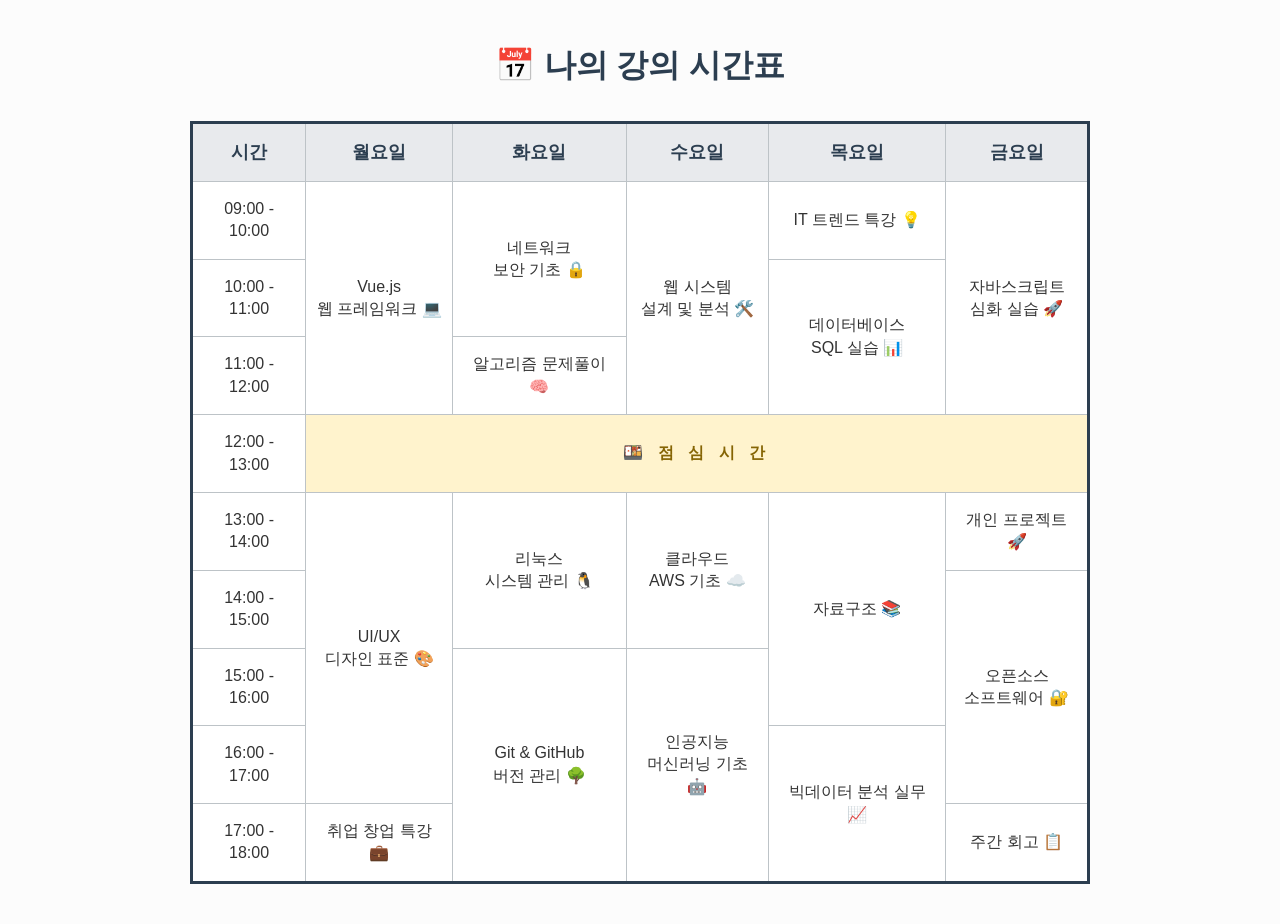
==== html/myClass.html @ 19852981 "feat: 포털 메인 및 서브 페이지(소개, 시간표, 여행, 가입, 가입결과창) 전체 레이아웃 구축과 연동" ====
<!DOCTYPE html>
<html lang="ko">
<head>
    <meta charset="UTF-8">
    <title>나의 강의 일정</title>
    <style>
        /* =========================================
           1. 전체 레이아웃
           ========================================= */
        body {
            font-family: 'Apple SD Gothic Neo', 'Malgun Gothic', sans-serif;
            color: #333333;
            background-color: #fcfcfc;
            max-width: 900px;
            margin: 40px auto;
            padding: 0 20px;
            line-height: 1.6;
        }

        h1 {
            text-align: center;
            color: #2c3e50;
            margin-bottom: 30px;
        }

        /* =========================================
           2. 표(Table) 전체 테두리 (굵게)
           ========================================= */
        table {
            border-collapse: collapse; 
            width: 100%;
            background-color: #ffffff;
            border: 3px solid #2c3e50;
        }

        /* =========================================
           3. 표 내부 선 및 글자 정돈
           ========================================= */
        th, td {
            border: 1.5px solid #bdc3c7;
            padding: 16px 10px;
            text-align: center;
            line-height: 1.4;
        }

        /* =========================================
           4. 헤더 및 특정 셀 포인트 컬러
           ========================================= */
        th {
            background-color: #e8eaed;
            color: #2c3e50;
            font-weight: bold;
            font-size: 1.1rem;
        }

        .lunch-time {
            background-color: #fff3cd;
            font-weight: bold;
            letter-spacing: 5px;
            color: #856404;
        }
    </style>
</head>
<body>
    <h1>📅 나의 강의 시간표</h1>
    
    <table>
        <thead>
            <tr>
                <th>시간</th>
                <th>월요일</th>
                <th>화요일</th>
                <th>수요일</th>
                <th>목요일</th>
                <th>금요일</th>
            </tr>
        </thead>
        <tbody>
            <tr>
                <td>09:00 - 10:00</td>
                <td rowspan="3">Vue.js<br>웹 프레임워크 💻</td>
                <td rowspan="2">네트워크<br>보안 기초 🔒</td>
                <td rowspan="3">웹 시스템<br>설계 및 분석 🛠️</td>
                <td>IT 트렌드 특강 💡</td>
                <td rowspan="3">자바스크립트<br>심화 실습 🚀</td>
            </tr>
            <tr>
                <td>10:00 - 11:00</td>
                <td rowspan="2">데이터베이스<br>SQL 실습 📊</td>
            </tr>
            <tr>
                <td>11:00 - 12:00</td>
                <td>알고리즘 문제풀이 🧠</td>
            </tr>
            <tr>
                <td>12:00 - 13:00</td>
                <td colspan="5" class="lunch-time">🍱 점 심 시 간</td>
            </tr>
            <tr>
                <td>13:00 - 14:00</td>
                <td rowspan="4">UI/UX<br>디자인 표준 🎨</td>
                <td rowspan="2">리눅스<br>시스템 관리 🐧</td>
                <td rowspan="2">클라우드<br>AWS 기초 ☁️</td>
                <td rowspan="3">자료구조 📚</td>
                <td>개인 프로젝트 🚀</td>
            </tr>
            <tr>
                <td>14:00 - 15:00</td>
                <td rowspan="3">오픈소스<br>소프트웨어 🔐</td>
            </tr>
            <tr>
                <td>15:00 - 16:00</td>
                <td rowspan="3">Git & GitHub<br>버전 관리 🌳</td>
                <td rowspan="3">인공지능<br>머신러닝 기초 🤖</td>
            </tr>
            <tr>
                <td>16:00 - 17:00</td>
                <td rowspan="2">빅데이터 분석 실무 📈</td>
            </tr>
            <tr>
                <td>17:00 - 18:00</td>
                <td>취업 창업 특강 💼</td>
                <td>주간 회고 📋</td>
            </tr>
        </tbody>
    </table>
</body>
</html>
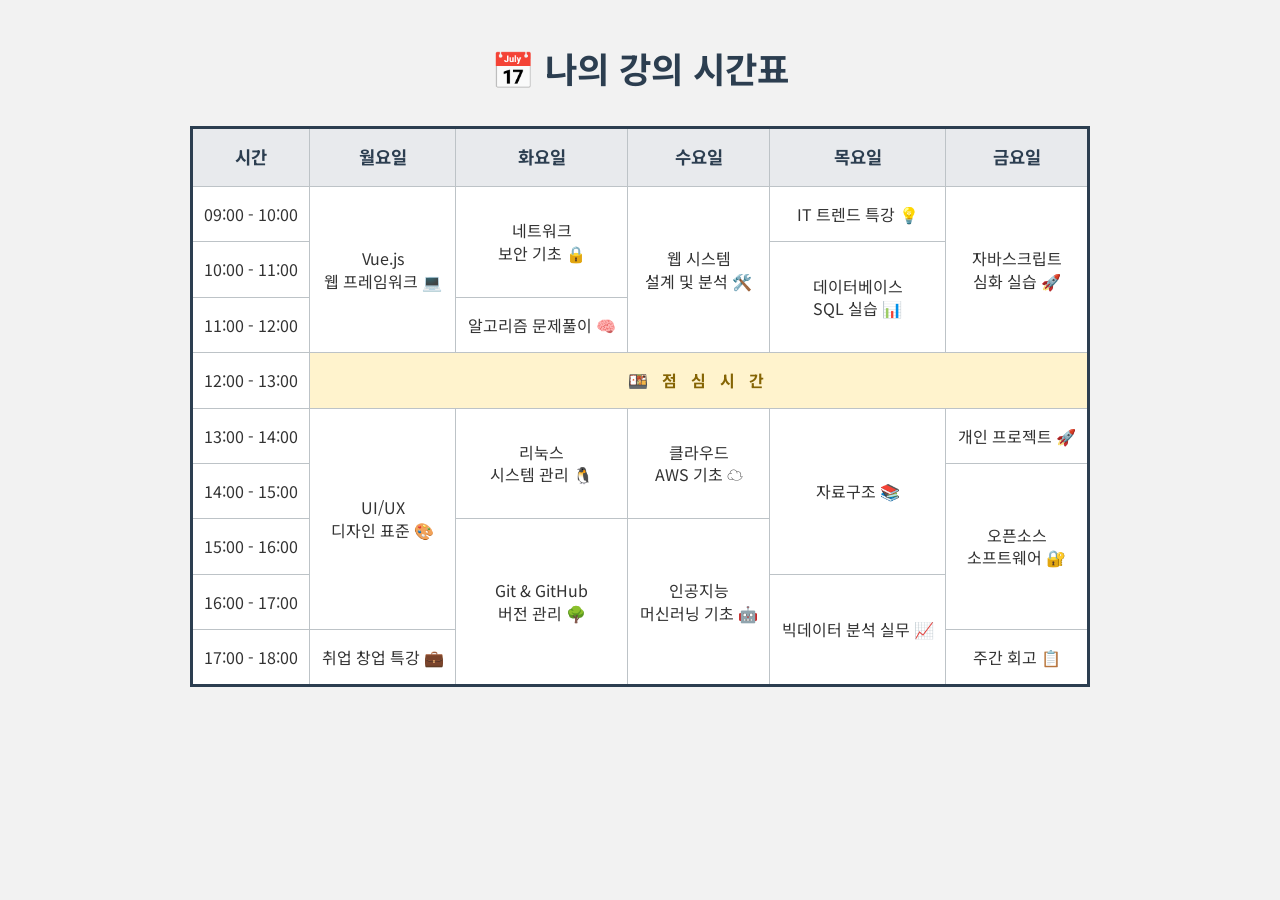
==== commit 4b4d868a: "feat: css 외부 파일 분리 및 스타일시트 적용 완료" ====
--- a/html/myClass.html
+++ b/html/myClass.html
@@ -3,63 +3,7 @@
 <head>
     <meta charset="UTF-8">
     <title>나의 강의 일정</title>
-    <style>
-        /* =========================================
-           1. 전체 레이아웃
-           ========================================= */
-        body {
-            font-family: 'Apple SD Gothic Neo', 'Malgun Gothic', sans-serif;
-            color: #333333;
-            background-color: #fcfcfc;
-            max-width: 900px;
-            margin: 40px auto;
-            padding: 0 20px;
-            line-height: 1.6;
-        }
-
-        h1 {
-            text-align: center;
-            color: #2c3e50;
-            margin-bottom: 30px;
-        }
-
-        /* =========================================
-           2. 표(Table) 전체 테두리 (굵게)
-           ========================================= */
-        table {
-            border-collapse: collapse; 
-            width: 100%;
-            background-color: #ffffff;
-            border: 3px solid #2c3e50;
-        }
-
-        /* =========================================
-           3. 표 내부 선 및 글자 정돈
-           ========================================= */
-        th, td {
-            border: 1.5px solid #bdc3c7;
-            padding: 16px 10px;
-            text-align: center;
-            line-height: 1.4;
-        }
-
-        /* =========================================
-           4. 헤더 및 특정 셀 포인트 컬러
-           ========================================= */
-        th {
-            background-color: #e8eaed;
-            color: #2c3e50;
-            font-weight: bold;
-            font-size: 1.1rem;
-        }
-
-        .lunch-time {
-            background-color: #fff3cd;
-            font-weight: bold;
-            letter-spacing: 5px;
-            color: #856404;
-        }
-    </style>
+    <link rel="stylesheet" href="../css/style.css">
 </head>
 <body>
     <h1>📅 나의 강의 시간표</h1>
--- a/css/style.css
+++ b/css/style.css
@@ -0,0 +1,181 @@
+/* =========================================
+   [미션 1-2] 구글 폰트 적용
+========================================= */
+@import url('https://fonts.googleapis.com/css2?family=Noto+Sans+KR:wght@400;500;700&display=swap');
+
+/* =========================================
+   [미션 1-3] 전체 공통 톤앤매너
+========================================= */
+body {
+    font-family: 'Apple SD Gothic Neo', 'Noto Sans KR', sans-serif;
+    color: #333333;
+    background-color: #f2f2f2;
+    max-width: 900px; /* 가장 넓은 포털 기준 통일 */
+    margin: 40px auto;
+    padding: 0 20px;
+    line-height: 1.6;
+}
+
+hr {
+    border: 0;
+    height: 1px;
+    background-color: #e0e0e0;
+    margin: 40px 0;
+}
+
+/* =========================================
+   [미션 1-4] 제목(h1, h2) 강조 스타일링
+========================================= */
+h1 {
+    font-size: 2.2rem;
+    color: #2c3e50;
+    text-align: center;
+    margin-bottom: 30px;
+}
+
+h2 {
+    font-size: 1.5rem;
+    color: #2c3e50;
+    border-bottom: 3px solid #16a085; /* 청록색 포인트 테두리 */
+    padding-bottom: 8px;
+    margin-top: 30px;
+    margin-bottom: 15px;
+    display: inline-block;
+}
+
+/* =========================================
+   [미션 1-5] 링크(a) 스타일링
+========================================= */
+a {
+    color: #2980b9;
+    text-decoration: none;
+    transition: all 0.2s ease;
+}
+
+a:hover {
+    color: #117a65;
+    text-decoration: underline;
+}
+
+/* =========================================
+   모듈 1: 내비게이션 & 레이아웃 (index.html 기준)
+========================================= */
+.top-util { display: flex; justify-content: flex-end; margin-bottom: 20px; }
+.top-util a {
+    font-size: 1.2rem; font-weight: bold; color: #f2f2f2;
+    background-color: #16a085; padding: 10px 22px; border-radius: 25px;
+    box-shadow: 0 4px 6px rgba(22, 160, 133, 0.3); text-decoration: none;
+}
+.top-util a:hover { background-color: #117a65; transform: translateY(-2px); text-decoration: none; }
+
+header { text-align: center; margin-bottom: 40px; }
+header h1 { font-size: 3rem; margin-bottom: 10px; }
+header p { font-size: 1.1rem; color: #666666; }
+
+/* =========================================
+   모듈 1: 내비게이션 (대시보드 패널 스타일 - 크기 통일)
+========================================= */
+nav { margin-bottom: 50px; text-align: center; }
+
+nav h2 {
+    font-size: 2.5rem;       /* 기존 1.5rem에서 시원하게 확대! */
+    margin-bottom: 25px;   /* 덩치가 커진 만큼 아래 버튼들과의 숨통(간격)도 살짝 틔워줌 */
+}
+
+nav ul {
+    list-style: none; padding: 0; 
+    display: flex;
+    flex-wrap: wrap; 
+    gap: 20px; 
+    justify-content: center;
+}
+
+/* 핵심! 알맹이(a)를 감싸는 껍데기(li)의 크기를 똑같이 1:1 비율로 강제 할당 */
+nav li {
+    flex: 1 1 0; 
+    min-width: 180px; /* 창이 좁아져도 최소 180px은 유지하도록 방어 */
+}
+
+nav a {
+    display: block; 
+    width: 100%; /* 껍데기(li)가 넓혀놓은 공간을 100% 꽉 채우게 만듦 */
+    box-sizing: border-box;
+    font-size: 1.15rem; 
+    font-weight: 800; 
+    padding: 20px 10px; 
+    color: #2c3e50;
+    background-color: #ffffff; 
+    border-radius: 12px; 
+    border: 1px solid #e0e6ed; 
+    box-shadow: 0 4px 10px rgba(0,0,0,0.03); 
+    transition: all 0.3s ease;
+}
+
+nav a:hover { 
+    background-color: #2980b9; 
+    color: #ffffff; 
+    border-color: #2980b9;
+    transform: translateY(-5px); 
+    box-shadow: 0 8px 20px rgba(41, 128, 185, 0.25); 
+    text-decoration: none; 
+}
+
+.portal-container { display: flex; gap: 30px; align-items: flex-start; }
+main { flex: 7; background-color: #ffffff; padding: 25px; border-radius: 8px; box-shadow: 0 10px 25px rgba(0,0,0,0.05); }
+main h3 { font-size: 1.5rem; color: #16a085; margin-top: 20px; margin-bottom: 10px; }
+aside { flex: 3; background-color: #ffffff; padding: 25px; border-radius: 8px; border: 1px solid #e0e0e0; }
+
+footer { margin-top: 50px; padding-top: 20px; border-top: 1px solid #e0e0e0; text-align: center; font-size: 0.9rem; color: #888888; }
+
+/* =========================================
+   모듈 2: 카드, 리스트, 하이라이트 (myProfile, myHoliday)
+========================================= */
+.card {
+    background-color: #ffffff; padding: 30px; border-radius: 8px;
+    box-shadow: 0 2px 8px rgba(0,0,0,0.05); margin-bottom: 30px;
+}
+.card p { margin: 0; font-size: 1.1rem; line-height: 2; }
+.card h2 { margin-top: 0; } /* 카드 내부 h2 상단 여백 제거 */
+
+/* 소개 페이지 전용 리스트 스타일 */
+ul.profile-list, ol.profile-list {
+    background-color: #ffffff; padding: 20px 20px 20px 45px;
+    border-radius: 8px; box-shadow: 0 2px 8px rgba(0,0,0,0.05); margin-bottom: 30px;
+}
+ul.profile-list li, ol.profile-list li { margin-bottom: 12px; font-size: 1.1rem; font-weight: 500; }
+
+dl { display: flex; flex-direction: column; gap: 20px; }
+dt { font-size: 1.25rem; font-weight: bold; color: #16a085; margin-bottom: 8px; }
+dd { margin: 0; background-color: #ffffff; padding: 18px; border-left: 4px solid #16a085; border-radius: 0 6px 6px 0; box-shadow: 0 2px 5px rgba(0,0,0,0.05); color: #555555; }
+
+mark { background-color: #fff3cd; padding: 2px 6px; border-radius: 4px; }
+.date-info { text-align: right; color: #888888; font-size: 0.9rem; margin-top: 20px; }
+
+/* =========================================
+   모듈 3: 표 스타일 (myClass)
+========================================= */
+table { border-collapse: collapse; width: 100%; background-color: #ffffff; border: 3px solid #2c3e50; }
+th, td { border: 1.5px solid #bdc3c7; padding: 16px 10px; text-align: center; line-height: 1.4; }
+th { background-color: #e8eaed; color: #2c3e50; font-weight: bold; font-size: 1.1rem; }
+.lunch-time { background-color: #fff3cd; font-weight: bold; letter-spacing: 5px; color: #856404; }
+
+/* =========================================
+   모듈 4: 미디어 앨범 (myTrip)
+========================================= */
+img, video, audio { width: 100%; background-color: #f0f0f0; border-radius: 4px; display: block; }
+img { min-height: 200px; object-fit: cover; }
+video { min-height: 280px; }
+.media-item { margin-bottom: 25px; border-bottom: 1px solid #eee; padding-bottom: 15px; }
+.caption { font-size: 12px; color: #555; margin-top: 8px; text-align: center; }
+
+/* =========================================
+   모듈 5: 폼 스타일 (signup)
+========================================= */
+fieldset { border: 1px solid #e0e0e0; margin-bottom: 20px; padding: 15px; border-radius: 5px; background-color: #ffffff; }
+legend { font-weight: bold; color: #555555; }
+.form-group { margin-bottom: 15px; }
+label.title { display: inline-block; width: 100px; font-size: 14px; font-weight: 600; }
+input[type="text"], input[type="password"], input[type="date"], select, textarea { padding: 5px; border: 1px solid #cccccc; border-radius: 3px; }
+textarea { width: 100%; height: 80px; box-sizing: border-box; margin-top: 5px; }
+.required { font-size: 12px; color: #777777; }
+.button-group { text-align: center; margin-top: 20px; }
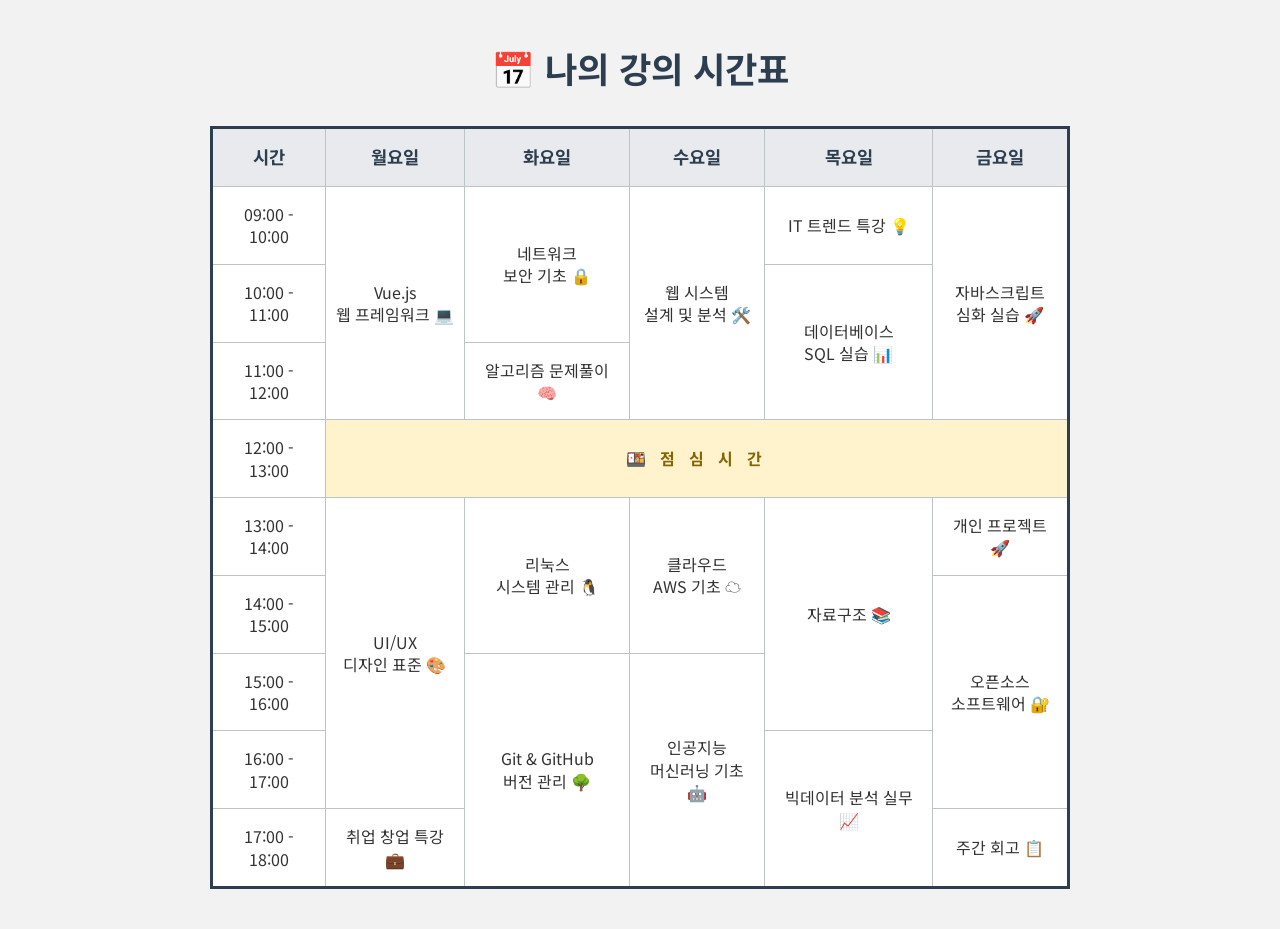
==== commit 7874983a: "feat: 박스 모델 적용 및 테이블 디자인 완성" ====
--- a/html/myClass.html
+++ b/html/myClass.html
@@ -6,6 +6,7 @@
     <link rel="stylesheet" href="../css/style.css">
 </head>
 <body>
+    <div class="container">
     <h1>📅 나의 강의 시간표</h1>
     
     <table>
@@ -68,5 +69,6 @@
             </tr>
         </tbody>
     </table>
+    </div>
 </body>
 </html>
--- a/css/style.css
+++ b/css/style.css
@@ -178,4 +178,19 @@
 input[type="text"], input[type="password"], input[type="date"], select, textarea { padding: 5px; border: 1px solid #cccccc; border-radius: 3px; }
 textarea { width: 100%; height: 80px; box-sizing: border-box; margin-top: 5px; }
 .required { font-size: 12px; color: #777777; }
-.button-group { text-align: center; margin-top: 20px; }+.button-group { text-align: center; margin-top: 20px; }
+
+.container {
+    max-width: 900px;
+    margin: 0 auto; /* 좌우 마진을 auto로 설정하여 강제 중앙 정렬 */
+    padding: 0 20px;
+}
+
+.trip-card {
+    background-color: #ffffff;
+    border: 1px solid #e0e0e0;
+    padding: 20px;
+    margin-bottom: 30px;
+    border-radius: 12px;
+    box-shadow: 0 4px 6px rgba(0,0,0,0.05);
+}
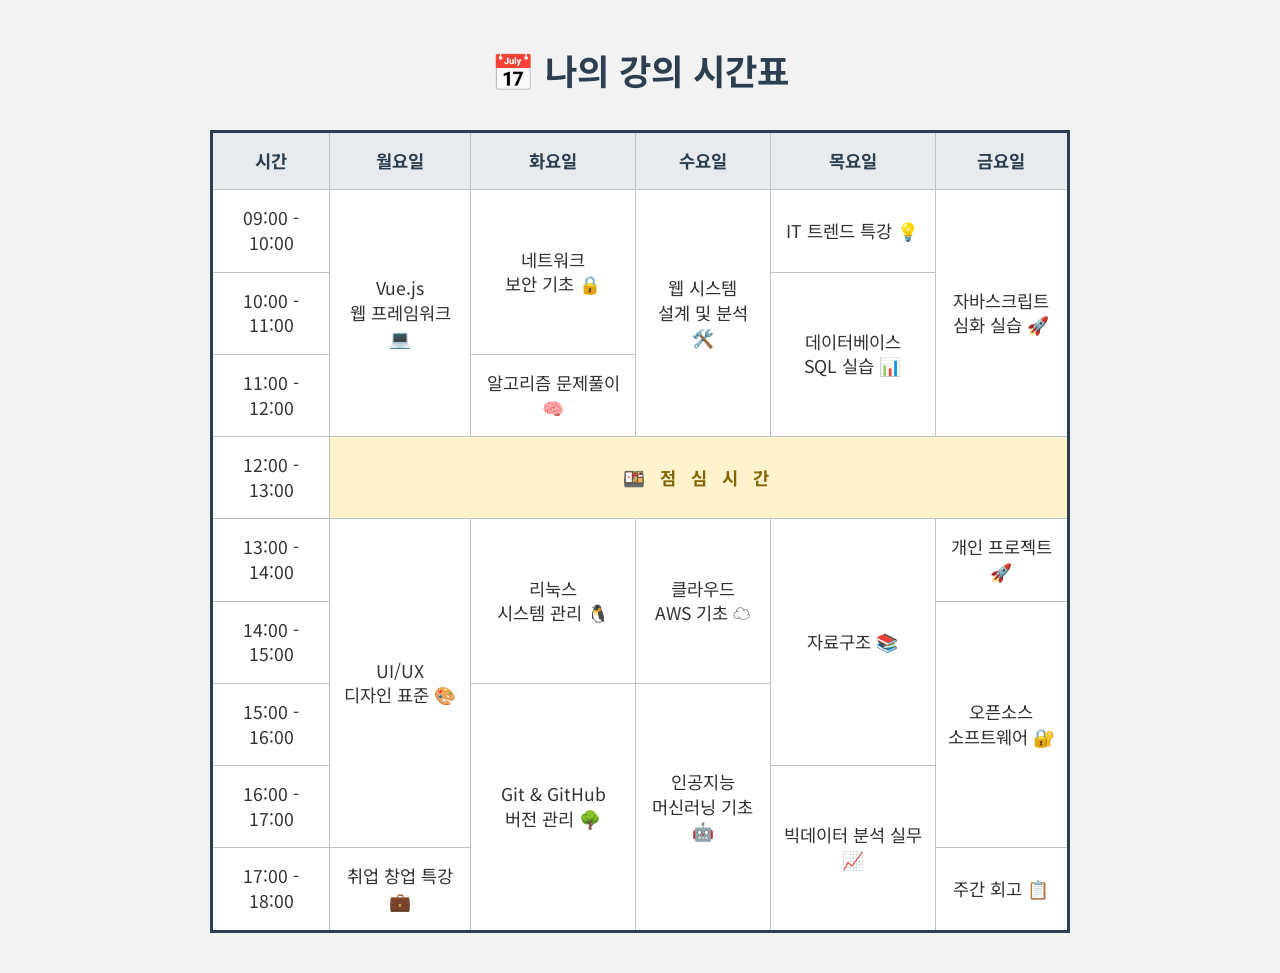
==== commit 35ef22dd: "최종 수정(signup 시트 필수입력항목 설정 추가 등) 및 전체 코드 리팩토링 이후 주석 첨부" ====
--- a/html/myClass.html
+++ b/html/myClass.html
@@ -2,73 +2,83 @@
 <html lang="ko">
 <head>
     <meta charset="UTF-8">
+    <meta name="viewport" content="width=device-width, initial-scale=1.0"> <!-- 🎯 모바일 반응형 필수 태그 추가 -->
     <title>나의 강의 일정</title>
     <link rel="stylesheet" href="../css/style.css">
 </head>
 <body>
+    <!-- 전체를 감싸는 중앙 정렬 컨테이너 -->
     <div class="container">
-    <h1>📅 나의 강의 시간표</h1>
-    
-    <table>
-        <thead>
-            <tr>
-                <th>시간</th>
-                <th>월요일</th>
-                <th>화요일</th>
-                <th>수요일</th>
-                <th>목요일</th>
-                <th>금요일</th>
-            </tr>
-        </thead>
-        <tbody>
-            <tr>
-                <td>09:00 - 10:00</td>
-                <td rowspan="3">Vue.js<br>웹 프레임워크 💻</td>
-                <td rowspan="2">네트워크<br>보안 기초 🔒</td>
-                <td rowspan="3">웹 시스템<br>설계 및 분석 🛠️</td>
-                <td>IT 트렌드 특강 💡</td>
-                <td rowspan="3">자바스크립트<br>심화 실습 🚀</td>
-            </tr>
-            <tr>
-                <td>10:00 - 11:00</td>
-                <td rowspan="2">데이터베이스<br>SQL 실습 📊</td>
-            </tr>
-            <tr>
-                <td>11:00 - 12:00</td>
-                <td>알고리즘 문제풀이 🧠</td>
-            </tr>
-            <tr>
-                <td>12:00 - 13:00</td>
-                <td colspan="5" class="lunch-time">🍱 점 심 시 간</td>
-            </tr>
-            <tr>
-                <td>13:00 - 14:00</td>
-                <td rowspan="4">UI/UX<br>디자인 표준 🎨</td>
-                <td rowspan="2">리눅스<br>시스템 관리 🐧</td>
-                <td rowspan="2">클라우드<br>AWS 기초 ☁️</td>
-                <td rowspan="3">자료구조 📚</td>
-                <td>개인 프로젝트 🚀</td>
-            </tr>
-            <tr>
-                <td>14:00 - 15:00</td>
-                <td rowspan="3">오픈소스<br>소프트웨어 🔐</td>
-            </tr>
-            <tr>
-                <td>15:00 - 16:00</td>
-                <td rowspan="3">Git & GitHub<br>버전 관리 🌳</td>
-                <td rowspan="3">인공지능<br>머신러닝 기초 🤖</td>
-            </tr>
-            <tr>
-                <td>16:00 - 17:00</td>
-                <td rowspan="2">빅데이터 분석 실무 📈</td>
-            </tr>
-            <tr>
-                <td>17:00 - 18:00</td>
-                <td>취업 창업 특강 💼</td>
-                <td>주간 회고 📋</td>
-            </tr>
-        </tbody>
-    </table>
+        <h1>📅 나의 강의 시간표</h1>
+        
+        <table>
+            <!-- 테이블 헤더 (요일) -->
+            <thead>
+                <tr>
+                    <th>시간</th>
+                    <th>월요일</th>
+                    <th>화요일</th>
+                    <th>수요일</th>
+                    <th>목요일</th>
+                    <th>금요일</th>
+                </tr>
+            </thead>
+            
+            <!-- 테이블 본문 (시간 및 과목) -->
+            <tbody>
+                <!-- 오전 수업 -->
+                <tr>
+                    <td>09:00 - 10:00</td>
+                    <td rowspan="3">Vue.js<br>웹 프레임워크 💻</td>
+                    <td rowspan="2">네트워크<br>보안 기초 🔒</td>
+                    <td rowspan="3">웹 시스템<br>설계 및 분석 🛠️</td>
+                    <td>IT 트렌드 특강 💡</td>
+                    <td rowspan="3">자바스크립트<br>심화 실습 🚀</td>
+                </tr>
+                <tr>
+                    <td>10:00 - 11:00</td>
+                    <td rowspan="2">데이터베이스<br>SQL 실습 📊</td>
+                </tr>
+                <tr>
+                    <td>11:00 - 12:00</td>
+                    <td>알고리즘 문제풀이 🧠</td>
+                </tr>
+                
+                <!-- 점심 시간 -->
+                <tr>
+                    <td>12:00 - 13:00</td>
+                    <td colspan="5" class="lunch-time">🍱 점 심 시 간</td>
+                </tr>
+                
+                <!-- 오후 수업 -->
+                <tr>
+                    <td>13:00 - 14:00</td>
+                    <td rowspan="4">UI/UX<br>디자인 표준 🎨</td>
+                    <td rowspan="2">리눅스<br>시스템 관리 🐧</td>
+                    <td rowspan="2">클라우드<br>AWS 기초 ☁️</td>
+                    <td rowspan="3">자료구조 📚</td>
+                    <td>개인 프로젝트 🚀</td>
+                </tr>
+                <tr>
+                    <td>14:00 - 15:00</td>
+                    <td rowspan="3">오픈소스<br>소프트웨어 🔐</td>
+                </tr>
+                <tr>
+                    <td>15:00 - 16:00</td>
+                    <td rowspan="3">Git & GitHub<br>버전 관리 🌳</td>
+                    <td rowspan="3">인공지능<br>머신러닝 기초 🤖</td>
+                </tr>
+                <tr>
+                    <td>16:00 - 17:00</td>
+                    <td rowspan="2">빅데이터 분석 실무 📈</td>
+                </tr>
+                <tr>
+                    <td>17:00 - 18:00</td>
+                    <td>취업 창업 특강 💼</td>
+                    <td>주간 회고 📋</td>
+                </tr>
+            </tbody>
+        </table>
     </div>
 </body>
 </html>
--- a/css/style.css
+++ b/css/style.css
@@ -1,19 +1,31 @@
 /* =========================================
-   [미션 1-2] 구글 폰트 적용
+   [01] 외부 폰트 및 애니메이션 (Keyframes)
 ========================================= */
 @import url('https://fonts.googleapis.com/css2?family=Noto+Sans+KR:wght@400;500;700&display=swap');
 
+@keyframes fadeInDown {
+    0% { opacity: 0; transform: translateY(-20px); }
+    100% { opacity: 1; transform: translateY(0); }
+}
+
 /* =========================================
-   [미션 1-3] 전체 공통 톤앤매너
+   [02] 공통 스타일 및 전체 레이아웃 (Global)
 ========================================= */
 body {
     font-family: 'Apple SD Gothic Neo', 'Noto Sans KR', sans-serif;
     color: #333333;
     background-color: #f2f2f2;
-    max-width: 900px; /* 가장 넓은 포털 기준 통일 */
+    max-width: 900px;
     margin: 40px auto;
     padding: 0 20px;
-    line-height: 1.6;
+    font-size: 1.1rem;
+    line-height: 1.7;
+}
+
+.container {
+    max-width: 900px;
+    margin: 0 auto;
+    padding: 0 20px;
 }
 
 hr {
@@ -23,9 +35,6 @@
     margin: 40px 0;
 }
 
-/* =========================================
-   [미션 1-4] 제목(h1, h2) 강조 스타일링
-========================================= */
 h1 {
     font-size: 2.2rem;
     color: #2c3e50;
@@ -34,18 +43,15 @@
 }
 
 h2 {
-    font-size: 1.5rem;
+    font-size: 2rem;
     color: #2c3e50;
-    border-bottom: 3px solid #16a085; /* 청록색 포인트 테두리 */
+    border-bottom: 3px solid #16a085;
     padding-bottom: 8px;
     margin-top: 30px;
     margin-bottom: 15px;
     display: inline-block;
 }
 
-/* =========================================
-   [미션 1-5] 링크(a) 스타일링
-========================================= */
 a {
     color: #2980b9;
     text-decoration: none;
@@ -58,7 +64,7 @@
 }
 
 /* =========================================
-   모듈 1: 내비게이션 & 레이아웃 (index.html 기준)
+   [03] 페이지 구조 (Header, Main, Aside, Footer)
 ========================================= */
 .top-util { display: flex; justify-content: flex-end; margin-bottom: 20px; }
 .top-util a {
@@ -69,79 +75,41 @@
 .top-util a:hover { background-color: #117a65; transform: translateY(-2px); text-decoration: none; }
 
 header { text-align: center; margin-bottom: 40px; }
-header h1 { font-size: 3rem; margin-bottom: 10px; }
+header h1 { font-size: 3rem; margin-bottom: 10px; animation: fadeInDown 1.2s ease-out forwards; } /* 등장 애니메이션 추가 */
 header p { font-size: 1.1rem; color: #666666; }
-
-/* =========================================
-   모듈 1: 내비게이션 (대시보드 패널 스타일 - 크기 통일)
-========================================= */
-nav { margin-bottom: 50px; text-align: center; }
-
-nav h2 {
-    font-size: 2.5rem;       /* 기존 1.5rem에서 시원하게 확대! */
-    margin-bottom: 25px;   /* 덩치가 커진 만큼 아래 버튼들과의 숨통(간격)도 살짝 틔워줌 */
-}
-
-nav ul {
-    list-style: none; padding: 0; 
-    display: flex;
-    flex-wrap: wrap; 
-    gap: 20px; 
-    justify-content: center;
-}
-
-/* 핵심! 알맹이(a)를 감싸는 껍데기(li)의 크기를 똑같이 1:1 비율로 강제 할당 */
-nav li {
-    flex: 1 1 0; 
-    min-width: 180px; /* 창이 좁아져도 최소 180px은 유지하도록 방어 */
-}
-
-nav a {
-    display: block; 
-    width: 100%; /* 껍데기(li)가 넓혀놓은 공간을 100% 꽉 채우게 만듦 */
-    box-sizing: border-box;
-    font-size: 1.15rem; 
-    font-weight: 800; 
-    padding: 20px 10px; 
-    color: #2c3e50;
-    background-color: #ffffff; 
-    border-radius: 12px; 
-    border: 1px solid #e0e6ed; 
-    box-shadow: 0 4px 10px rgba(0,0,0,0.03); 
-    transition: all 0.3s ease;
-}
-
-nav a:hover { 
-    background-color: #2980b9; 
-    color: #ffffff; 
-    border-color: #2980b9;
-    transform: translateY(-5px); 
-    box-shadow: 0 8px 20px rgba(41, 128, 185, 0.25); 
-    text-decoration: none; 
-}
 
 .portal-container { display: flex; gap: 30px; align-items: flex-start; }
 main { flex: 7; background-color: #ffffff; padding: 25px; border-radius: 8px; box-shadow: 0 10px 25px rgba(0,0,0,0.05); }
 main h3 { font-size: 1.5rem; color: #16a085; margin-top: 20px; margin-bottom: 10px; }
 aside { flex: 3; background-color: #ffffff; padding: 25px; border-radius: 8px; border: 1px solid #e0e0e0; }
-
 footer { margin-top: 50px; padding-top: 20px; border-top: 1px solid #e0e0e0; text-align: center; font-size: 0.9rem; color: #888888; }
 
 /* =========================================
-   모듈 2: 카드, 리스트, 하이라이트 (myProfile, myHoliday)
+   [04] 내비게이션 (Navigation)
 ========================================= */
-.card {
-    background-color: #ffffff; padding: 30px; border-radius: 8px;
-    box-shadow: 0 2px 8px rgba(0,0,0,0.05); margin-bottom: 30px;
+nav { margin-bottom: 50px; text-align: center; }
+nav h2 { font-size: 2.5rem; margin-bottom: 25px; }
+nav ul { list-style: none; padding: 0; display: flex; flex-wrap: wrap; gap: 20px; justify-content: center; }
+nav li { flex: 1 1 0; min-width: 180px; }
+nav a {
+    display: block; width: 100%; box-sizing: border-box; font-size: 1.15rem; 
+    font-weight: 800; padding: 20px 10px; color: #2c3e50; background-color: #ffffff; 
+    border-radius: 12px; border: 1px solid #e0e6ed; box-shadow: 0 4px 10px rgba(0,0,0,0.03); 
+    transition: all 0.3s ease;
 }
+nav a:hover { 
+    background-color: #2980b9; color: #ffffff; border-color: #2980b9;
+    transform: translateY(-5px); box-shadow: 0 8px 20px rgba(41, 128, 185, 0.25); text-decoration: none; 
+}
+
+/* =========================================
+   [05] UI 컴포넌트 (Cards, Lists, Tables)
+========================================= */
+.card { background-color: #ffffff; padding: 30px; border-radius: 8px; box-shadow: 0 2px 8px rgba(0,0,0,0.05); margin-bottom: 30px; }
 .card p { margin: 0; font-size: 1.1rem; line-height: 2; }
-.card h2 { margin-top: 0; } /* 카드 내부 h2 상단 여백 제거 */
+.card h2 { margin-top: 0; } 
 
-/* 소개 페이지 전용 리스트 스타일 */
-ul.profile-list, ol.profile-list {
-    background-color: #ffffff; padding: 20px 20px 20px 45px;
-    border-radius: 8px; box-shadow: 0 2px 8px rgba(0,0,0,0.05); margin-bottom: 30px;
-}
+ul.profile-list, ol.profile-list { background-color: #ffffff; padding: 20px 20px 20px 45px; border-radius: 8px; box-shadow: 0 2px 8px rgba(0,0,0,0.05); margin-bottom: 30px; }
 ul.profile-list li, ol.profile-list li { margin-bottom: 12px; font-size: 1.1rem; font-weight: 500; }
 
 dl { display: flex; flex-direction: column; gap: 20px; }
@@ -151,46 +119,68 @@
 mark { background-color: #fff3cd; padding: 2px 6px; border-radius: 4px; }
 .date-info { text-align: right; color: #888888; font-size: 0.9rem; margin-top: 20px; }
 
-/* =========================================
-   모듈 3: 표 스타일 (myClass)
-========================================= */
 table { border-collapse: collapse; width: 100%; background-color: #ffffff; border: 3px solid #2c3e50; }
 th, td { border: 1.5px solid #bdc3c7; padding: 16px 10px; text-align: center; line-height: 1.4; }
 th { background-color: #e8eaed; color: #2c3e50; font-weight: bold; font-size: 1.1rem; }
 .lunch-time { background-color: #fff3cd; font-weight: bold; letter-spacing: 5px; color: #856404; }
 
 /* =========================================
-   모듈 4: 미디어 앨범 (myTrip)
+   [06] 미디어 갤러리 (Images, Video, Audio)
 ========================================= */
-img, video, audio { width: 100%; background-color: #f0f0f0; border-radius: 4px; display: block; }
+img, audio { width: 100%; background-color: #f0f0f0; border-radius: 4px; display: block; }
 img { min-height: 200px; object-fit: cover; }
-video { min-height: 280px; }
+video {
+    width: 100%; aspect-ratio: 16 / 9; object-fit: cover; height: auto; display: block;
+    background-color: #000; border-radius: 8px; box-shadow: 0 4px 12px rgba(0,0,0,0.1);
+}
+
 .media-item { margin-bottom: 25px; border-bottom: 1px solid #eee; padding-bottom: 15px; }
+.media-item:has(video) { max-width: 700px; margin: 0 auto 40px auto; }
 .caption { font-size: 12px; color: #555; margin-top: 8px; text-align: center; }
 
+.trip-gallery { display: flex; gap: 20px; margin-bottom: 30px; }
+.trip-gallery .trip-card { flex: 1; margin-bottom: 0; }
+.trip-gallery .trip-card img { width: 100%; height: 250px; object-fit: cover; border-radius: 8px; }
+.trip-gallery .caption { margin-top: 15px; font-size: 1.1rem; font-weight: bold; }
+
+.trip-card { background-color: #ffffff; border: 1px solid #e0e0e0; padding: 20px; margin-bottom: 30px; border-radius: 12px; box-shadow: 0 4px 6px rgba(0,0,0,0.05); transition: all 0.3s ease; }
+.trip-card:hover { transform: translateY(-8px); box-shadow: 0 12px 20px rgba(0,0,0,0.15); }
+
 /* =========================================
-   모듈 5: 폼 스타일 (signup)
+   [07] 폼 스타일 (Forms & Inputs)
 ========================================= */
-fieldset { border: 1px solid #e0e0e0; margin-bottom: 20px; padding: 15px; border-radius: 5px; background-color: #ffffff; }
-legend { font-weight: bold; color: #555555; }
+fieldset { border: 1px solid #e0e0e0; border-radius: 8px; padding: 25px; margin-bottom: 30px; background-color: #ffffff; position: relative; }
+legend { font-weight: bold; color: #ffffff; background-color: #16a085; padding: 6px 20px; font-size: 1.1rem; border-radius: 30px; box-shadow: 0 4px 6px rgba(22, 160, 133, 0.2); }
+
 .form-group { margin-bottom: 15px; }
-label.title { display: inline-block; width: 100px; font-size: 14px; font-weight: 600; }
+label.title { display: inline-block; width: auto; font-size: 14px; font-weight: 600; }
+.required { font-size: 12px; color: #777777; }
+
+/* 기본 폼 속성 및 덮어쓰기 (Cascade 유지) */
 input[type="text"], input[type="password"], input[type="date"], select, textarea { padding: 5px; border: 1px solid #cccccc; border-radius: 3px; }
 textarea { width: 100%; height: 80px; box-sizing: border-box; margin-top: 5px; }
-.required { font-size: 12px; color: #777777; }
-.button-group { text-align: center; margin-top: 20px; }
 
-.container {
-    max-width: 900px;
-    margin: 0 auto; /* 좌우 마진을 auto로 설정하여 강제 중앙 정렬 */
-    padding: 0 20px;
+/* 미션 3: 폼 크기 확대 덮어쓰기 */
+input[type="text"], input[type="password"], input[type="date"], select, textarea {
+    width: 100%; height: 45px; padding: 0 12px; margin-top: 8px; border: 1px solid #ced4da; border-radius: 6px; box-sizing: border-box; font-size: 1rem;
 }
+textarea { height: 120px; padding: 12px; }
 
-.trip-card {
-    background-color: #ffffff;
-    border: 1px solid #e0e0e0;
-    padding: 20px;
-    margin-bottom: 30px;
-    border-radius: 12px;
-    box-shadow: 0 4px 6px rgba(0,0,0,0.05);
+/* 이메일 정렬 레이아웃 */
+.email-input-container { display: flex; gap: 10px; align-items: center; width: 100%; margin-top: 8px; }
+.email-input-container input, .email-input-container select { flex: 1; margin-top: 0; }
+
+/* 버튼 그룹 */
+.button-group { text-align: center; margin-top: 20px; display: flex; gap: 15px; }
+button { flex: 1; height: 50px; border: none; border-radius: 8px; font-size: 1.1rem; font-weight: bold; cursor: pointer; transition: 0.3s; }
+button[type="submit"] { background-color: #16a085; color: white; }
+button[type="reset"] { background-color: #95a5a6; color: white; }
+
+/* =========================================
+   [08] 미디어 쿼리 (반응형 웹 디자인)
+========================================= */
+@media (max-width: 786px) {
+    .portal-container { flex-direction: column; }
+    nav ul { flex-direction: column; }
+    .trip-gallery { flex-direction: column; }
 }
